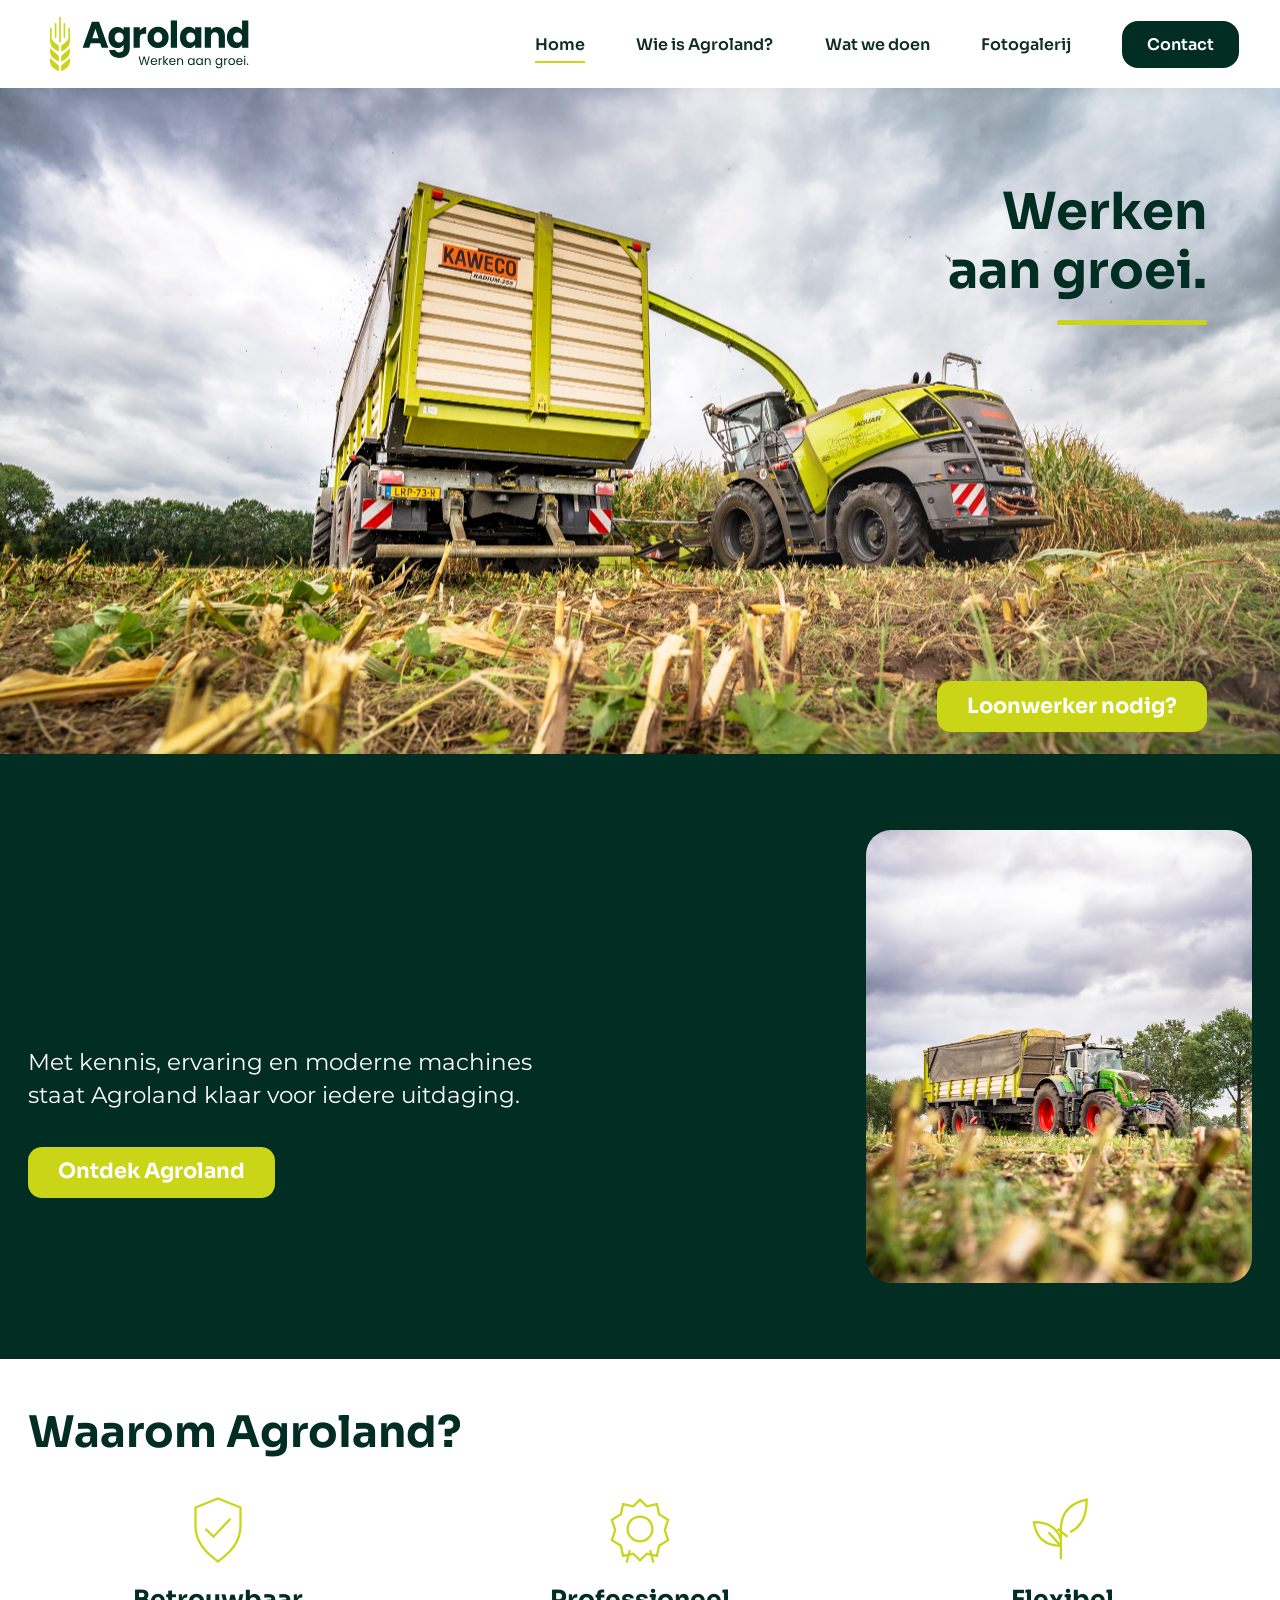
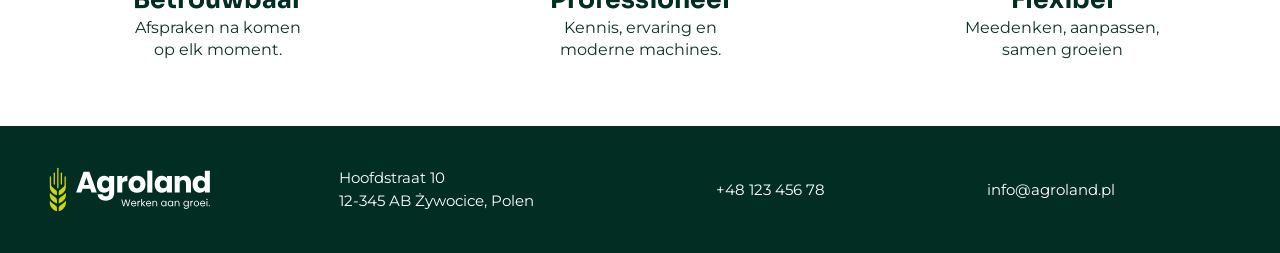
==== index.html @ c9419d13 "Add Agroland website and gallery" ====
<!doctype html>
<html lang="nl">
<head>
  <meta charset="utf-8">
  <meta name="viewport" content="width=device-width, initial-scale=1">
  <meta name="description" content="Agroland: agrarisch loonwerk, akkerbouw en samenwerking in Ligota, Polen. Werken aan groei.">
  <meta name="theme-color" content="#012d23">
  <title>Agroland | Werken aan groei</title>
  <link rel="preconnect" href="https://fonts.googleapis.com">
  <link rel="preconnect" href="https://fonts.gstatic.com" crossorigin>
  <link href="https://fonts.googleapis.com/css2?family=Montserrat:wght@400;500;600;700&family=Sora:wght@400;500;600;700&display=swap" rel="stylesheet">
  <link rel="stylesheet" href="styles.css">
  <script src="app.js" defer></script>
</head>
<body data-page="home">
  <div id="site"></div>
  <dialog class="lightbox" id="lightbox" aria-label="Fotogalerij">
    <button class="lightbox-close" type="button" aria-label="Sluiten">×</button>
    <button class="lightbox-arrow lightbox-prev" type="button" aria-label="Vorige foto">‹</button>
    <figure><img alt="" id="lightbox-image"><figcaption id="lightbox-count"></figcaption></figure>
    <button class="lightbox-arrow lightbox-next" type="button" aria-label="Volgende foto">›</button>
  </dialog>
</body>
</html>
---- styles.css ----
:root {
  --green: #012d23;
  --lime: #cad518;
  --white: #fff;
  --pale: #f6f9ee;
  --ink: #102e25;
  --content: 1320px;
  --body: "Montserrat", Arial, sans-serif;
  --display: "Sora", "Montserrat", Arial, sans-serif;
}
* { box-sizing: border-box; }
html { scroll-behavior: smooth; }
body { margin: 0; color: var(--ink); background: var(--white); font-family: var(--body); font-size: 16px; line-height: 1.55; }
img { display: block; max-width: 100%; }
a { color: inherit; }
button, input, textarea { font: inherit; }
.site-header { position: sticky; top: 0; z-index: 20; height: 88px; padding: 0 clamp(22px, 3.2vw, 58px); background: var(--white); display: flex; align-items: center; justify-content: space-between; box-shadow: 0 2px 14px #001f1710; }
.brand { display: inline-flex; align-items: center; flex: 0 0 auto; }
.brand img { width: clamp(152px, 17vw, 226px); height: auto; }
.nav { display: flex; align-items: center; gap: clamp(22px, 4vw, 66px); font: 600 16px var(--display); }
.nav a { text-decoration: none; position: relative; white-space: nowrap; }
.nav a:not(.nav-contact)::after { position: absolute; content: ""; height: 2px; bottom: -8px; left: 0; width: 100%; background: var(--lime); transform: scaleX(0); transform-origin: right; transition: transform .25s ease; }
.nav a:hover::after, .nav a[aria-current="page"]::after { transform: scaleX(1); transform-origin: left; }
.nav .nav-contact { color: var(--white); background: var(--green); padding: 13px 25px; border-radius: 16px; transition: background .2s ease, transform .2s ease; }
.nav .nav-contact:hover { background: #174c3c; transform: translateY(-2px); }
.menu-toggle { display: none; border: 0; background: transparent; color: var(--green); font-size: 28px; padding: 8px; cursor: pointer; }
.hero { min-height: clamp(430px, 50vw, 690px); position: relative; display: flex; align-items: flex-start; justify-content: flex-end; padding: clamp(36px, 4vw, 66px) clamp(28px, 5.7vw, 96px); background-size: cover; background-position: center; isolation: isolate; }
.hero::before { content: ""; position: absolute; inset: 0; z-index: -1; background: linear-gradient(90deg, #00170a00 50%, #ffffff21 100%); }
.hero-home { min-height: clamp(470px, 52vw, 720px); background-image: url("assets/home-hero.jpg"); }
.hero-about { background-image: url("assets/about-hero.jpg"); align-items: flex-end; }
.hero-services { background-image: url("assets/services-hero.jpg"); }
.hero-gallery { background-image: url("assets/gallery-1.jpg"); align-items: flex-end; }
.hero-contact { background-image: url("assets/contact-hero.jpg"); }
.hero-copy { max-width: 560px; text-align: right; color: var(--green); font: 700 clamp(30px, 4vw, 54px)/1.16 var(--display); animation: enter .8s both; }
.hero-copy.light { color: var(--white); text-shadow: 0 2px 18px #00170a44; }
.hero-copy::after { content: ""; display: block; width: min(290px, 58%); height: 5px; margin: 20px 0 0 auto; border-radius: 4px; background: var(--lime); }
.hero-home .hero-copy { max-width: 270px; }
.hero-action { position: absolute; right: clamp(28px, 5.7vw, 96px); bottom: 22px; }
.button { display: inline-flex; align-items: center; justify-content: center; min-height: 51px; padding: 10px 30px; border: 0; border-radius: 14px; background: var(--lime); color: var(--white); font: 700 21px/1.2 var(--display); text-align: center; text-decoration: none; cursor: pointer; transition: transform .2s ease, box-shadow .2s ease, background .2s ease; }
.button:hover { transform: translateY(-3px); box-shadow: 0 9px 22px #012d2322; background: #d6e326; }
.button.dark { background: var(--green); }
.button.dark:hover { background: #174c3c; }
.section { padding: clamp(54px, 7vw, 94px) max(28px, calc((100vw - var(--content))/2)); }
.section h1, .section h2, .section h3 { font-family: var(--display); color: var(--green); line-height: 1.2; }
.section h1, .section h2 { font-size: clamp(30px, 3.4vw, 45px); margin: 0 0 26px; }
.section h3 { font-size: clamp(20px, 2vw, 25px); margin: 0 0 10px; }
.section p { margin: 0 0 24px; font-size: clamp(16px, 1.7vw, 21px); line-height: 1.45; }
.collab { background: var(--green); color: var(--white); display: grid; grid-template-columns: 1.5fr .8fr; align-items: center; gap: clamp(40px, 9vw, 150px); padding-top: 76px; padding-bottom: 76px; }
.collab h1 { color: var(--white); font: 700 clamp(31px, 3.4vw, 44px)/1.22 var(--display); margin: 0 0 30px; }
.collab p { font-size: clamp(18px, 2vw, 23px); margin: 0 0 34px; }
.rounded-photo { width: 100%; aspect-ratio: .85; object-fit: cover; border-radius: 25px; }
.why { text-align: center; padding-top: 48px; padding-bottom: 65px; }
.why h2 { text-align: left; margin-bottom: 34px; }
.why-grid { display: grid; grid-template-columns: repeat(3, 1fr); gap: 42px; }
.why-item svg { width: 72px; height: 72px; margin: 0 auto 12px; stroke: var(--lime); fill: none; stroke-width: 2; }
.why-item h3 { margin: 0 0 2px; }
.why-item p { font-size: 16px; line-height: 1.35; max-width: 240px; margin: 0 auto; }
.about-copy { max-width: 1270px; }
.about-copy p { margin-bottom: 24px; }
.about-copy .button { margin-top: 3px; }
.services-intro { padding-top: 58px; padding-bottom: 40px; }
.services-intro h1 { max-width: 760px; margin-bottom: 26px; }
.service-copy { display: grid; grid-template-columns: repeat(2, 1fr); gap: 30px 55px; }
.service-copy p { font-size: 17px; }
.service-copy strong { display: block; font: 700 18px var(--display); margin-bottom: 3px; }
.products { background: var(--green); color: var(--white); display: grid; grid-template-columns: .78fr 1.3fr; align-items: center; gap: clamp(32px, 6vw, 80px); }
.products img { height: 400px; width: 100%; object-fit: cover; border-radius: 24px; }
.products h2 { color: var(--white); font-size: clamp(26px, 2.9vw, 36px); margin-bottom: 23px; }
.products p { font-size: 17px; }
.products .button { margin-top: 8px; }
.farmer-banner { height: clamp(260px, 39vw, 520px); overflow: hidden; }
.farmer-banner img { width: 100%; height: 100%; object-fit: cover; object-position: center 39%; }
.gallery-motion { background: var(--green); padding: 62px 0; overflow: hidden; }
.marquee { width: 100%; overflow: hidden; margin: 0 0 28px; }
.marquee:last-child { margin-bottom: 0; }
.marquee-track { display: flex; width: max-content; gap: 28px; animation: move-right 55s linear infinite; }
.marquee:nth-child(2) .marquee-track { animation-duration: 62s; animation-delay: -28s; }
.marquee:hover .marquee-track, .marquee:focus-within .marquee-track { animation-play-state: paused; }
.gallery-card { display: block; border: 0; padding: 0; width: clamp(280px, 32vw, 450px); height: clamp(165px, 19vw, 250px); overflow: hidden; background: #123c30; cursor: zoom-in; }
.gallery-card img { width: 100%; height: 100%; object-fit: cover; transition: transform .45s ease; }
.gallery-card:hover img { transform: scale(1.045); }
.gallery-copy { padding-top: 72px; padding-bottom: 76px; }
.gallery-copy p { max-width: 1070px; margin-bottom: 0; }
.site-footer { background: var(--green); color: var(--white); display: grid; grid-template-columns: 1.05fr 1.3fr .9fr 1fr; gap: 32px; align-items: center; padding: 35px max(28px, calc((100vw - var(--content))/2)); font-size: 15px; }
.site-footer img { width: 205px; max-height: 78px; object-fit: contain; object-position: left center; }
.site-footer address { font-style: normal; }
.site-footer a { text-decoration: none; }
.site-footer a:hover { color: var(--lime); }
.contact-intro { padding-top: 60px; padding-bottom: 60px; }
.contact-intro h1 { font-size: clamp(28px, 3vw, 38px); margin-bottom: 24px; }
.contact-intro p { max-width: 1100px; font-size: 19px; margin-bottom: 0; }
.contact-details { background: var(--green); color: var(--white); display: grid; grid-template-columns: 1.5fr .8fr; gap: 52px; align-items: center; padding-top: 60px; padding-bottom: 60px; }
.contact-details img { width: 100%; height: clamp(240px, 27vw, 350px); object-fit: cover; border-radius: 24px; }
.contact-details h2 { color: var(--white); margin: 0 0 5px; font-size: 30px; }
.contact-details p { font-size: 16px; margin: 0 0 25px; }
.contact-details p:last-child { margin-bottom: 0; }
.contact-form-wrap { padding-top: 62px; padding-bottom: 70px; }
.contact-form-wrap h2 { font-size: 32px; margin-bottom: 28px; }
.contact-form { background: var(--pale); border-radius: 28px; padding: clamp(24px, 3.3vw, 44px); display: grid; gap: 19px; }
.form-field { display: grid; gap: 8px; }
.form-field label { font: 600 16px var(--display); color: var(--green); }
.form-field input, .form-field textarea { width: 100%; border: 1.5px solid var(--lime); border-radius: 30px; padding: 13px 20px; background: transparent; color: var(--green); outline: none; }
.form-field textarea { min-height: 120px; border-radius: 22px; resize: vertical; }
.form-field input:focus, .form-field textarea:focus { box-shadow: 0 0 0 3px #cad5184d; }
.contact-form .button { width: 100%; color: var(--green); font-size: 17px; }
.form-note { margin: 0; font-size: 13px; color: #48675a; }
.lightbox { border: 0; padding: 58px 74px; margin: auto; width: 100vw; height: 100dvh; max-width: none; max-height: none; background: #06110ded; color: var(--white); overflow: hidden; }
.lightbox::backdrop { background: #06110de8; }
.lightbox[open] { display: flex; justify-content: center; align-items: center; }
.lightbox figure { margin: 0; display: grid; place-items: center; height: 100%; width: 100%; }
.lightbox figure img { max-width: 100%; max-height: calc(100dvh - 120px); object-fit: contain; }
.lightbox figcaption { position: absolute; bottom: 18px; color: #ffffffb8; font: 14px var(--body); }
.lightbox-close, .lightbox-arrow { z-index: 1; position: absolute; border: 0; background: #ffffff24; color: var(--white); cursor: pointer; border-radius: 50%; width: 48px; height: 48px; font-size: 32px; line-height: 1; transition: background .2s ease; }
.lightbox-close:hover, .lightbox-arrow:hover { background: #ffffff46; }
.lightbox-close { top: 20px; right: 24px; font-size: 34px; }
.lightbox-arrow { top: 50%; transform: translateY(-50%); }
.lightbox-prev { left: 20px; }
.lightbox-next { right: 20px; }
.reveal { opacity: 0; transform: translateY(18px); transition: opacity .65s ease, transform .65s ease; }
.reveal.is-visible { opacity: 1; transform: none; }
@keyframes move-right { from { transform: translateX(-50%); } to { transform: translateX(0); } }
@keyframes enter { from { opacity: 0; transform: translateY(12px); } to { opacity: 1; transform: none; } }
@media (prefers-reduced-motion: reduce) { *, *::before, *::after { scroll-behavior: auto !important; animation-duration: .01ms !important; animation-iteration-count: 1 !important; transition-duration: .01ms !important; } .reveal { opacity: 1; transform: none; } }
@media (max-width: 940px) {
  .site-header { height: 76px; }
  .brand img { width: 165px; }
  .menu-toggle { display: inline-grid; place-items: center; }
  .nav { display: none; position: absolute; left: 0; right: 0; top: 76px; padding: 22px 28px 28px; background: var(--white); flex-direction: column; align-items: stretch; gap: 0; box-shadow: 0 12px 18px #001f1718; }
  .nav.is-open { display: flex; }
  .nav a { padding: 12px 4px; }
  .nav .nav-contact { margin-top: 10px; text-align: center; }
  .nav a::after { display: none; }
  .hero { min-height: 440px; padding: 30px 26px; }
  .hero-home { min-height: 510px; }
  .collab, .contact-details { grid-template-columns: 1fr 1fr; }
  .site-footer { grid-template-columns: 1fr 1fr; }
}
@media (max-width: 620px) {
  body { font-size: 15px; }
  .hero { min-height: 370px; background-position: center; padding: 25px 20px; }
  .hero-home { min-height: 420px; }
  .hero-copy { font-size: 28px; max-width: 70%; }
  .hero-home .hero-copy { max-width: 180px; }
  .hero-copy::after { height: 4px; margin-top: 13px; }
  .hero-action { right: 18px; bottom: 18px; }
  .button { font-size: 16px; min-height: 46px; padding: 10px 18px; border-radius: 12px; }
  .section { padding-left: 22px; padding-right: 22px; }
  .section h1, .section h2 { font-size: 28px; margin-bottom: 20px; }
  .section p { font-size: 16px; }
  .collab, .contact-details, .products { grid-template-columns: 1fr; gap: 28px; }
  .collab { padding-top: 48px; padding-bottom: 48px; }
  .collab h1 { font-size: 29px; }
  .collab p { font-size: 17px; }
  .rounded-photo { max-height: 340px; aspect-ratio: 1.15; }
  .why-grid { gap: 30px 10px; }
  .why-item svg { width: 54px; height: 54px; }
  .why-item h3 { font-size: 17px; }
  .why-item p { font-size: 13px; }
  .service-copy { grid-template-columns: 1fr; gap: 16px; }
  .service-copy p { font-size: 15px; margin-bottom: 6px; }
  .products img { height: 260px; }
  .farmer-banner { height: 270px; }
  .gallery-motion { padding: 32px 0; }
  .marquee { margin-bottom: 16px; }
  .marquee-track { gap: 15px; }
  .gallery-card { width: 76vw; height: 47vw; }
  .gallery-copy { padding-top: 48px; padding-bottom: 50px; }
  .site-footer { grid-template-columns: 1fr; gap: 17px; padding-top: 30px; padding-bottom: 32px; font-size: 14px; }
  .site-footer img { width: 185px; }
  .contact-details img { height: 230px; }
  .contact-form-wrap h2 { font-size: 26px; }
  .lightbox { padding: 55px 12px; }
  .lightbox figure img { max-height: calc(100dvh - 110px); }
  .lightbox-prev { left: 8px; }
  .lightbox-next { right: 8px; }
}
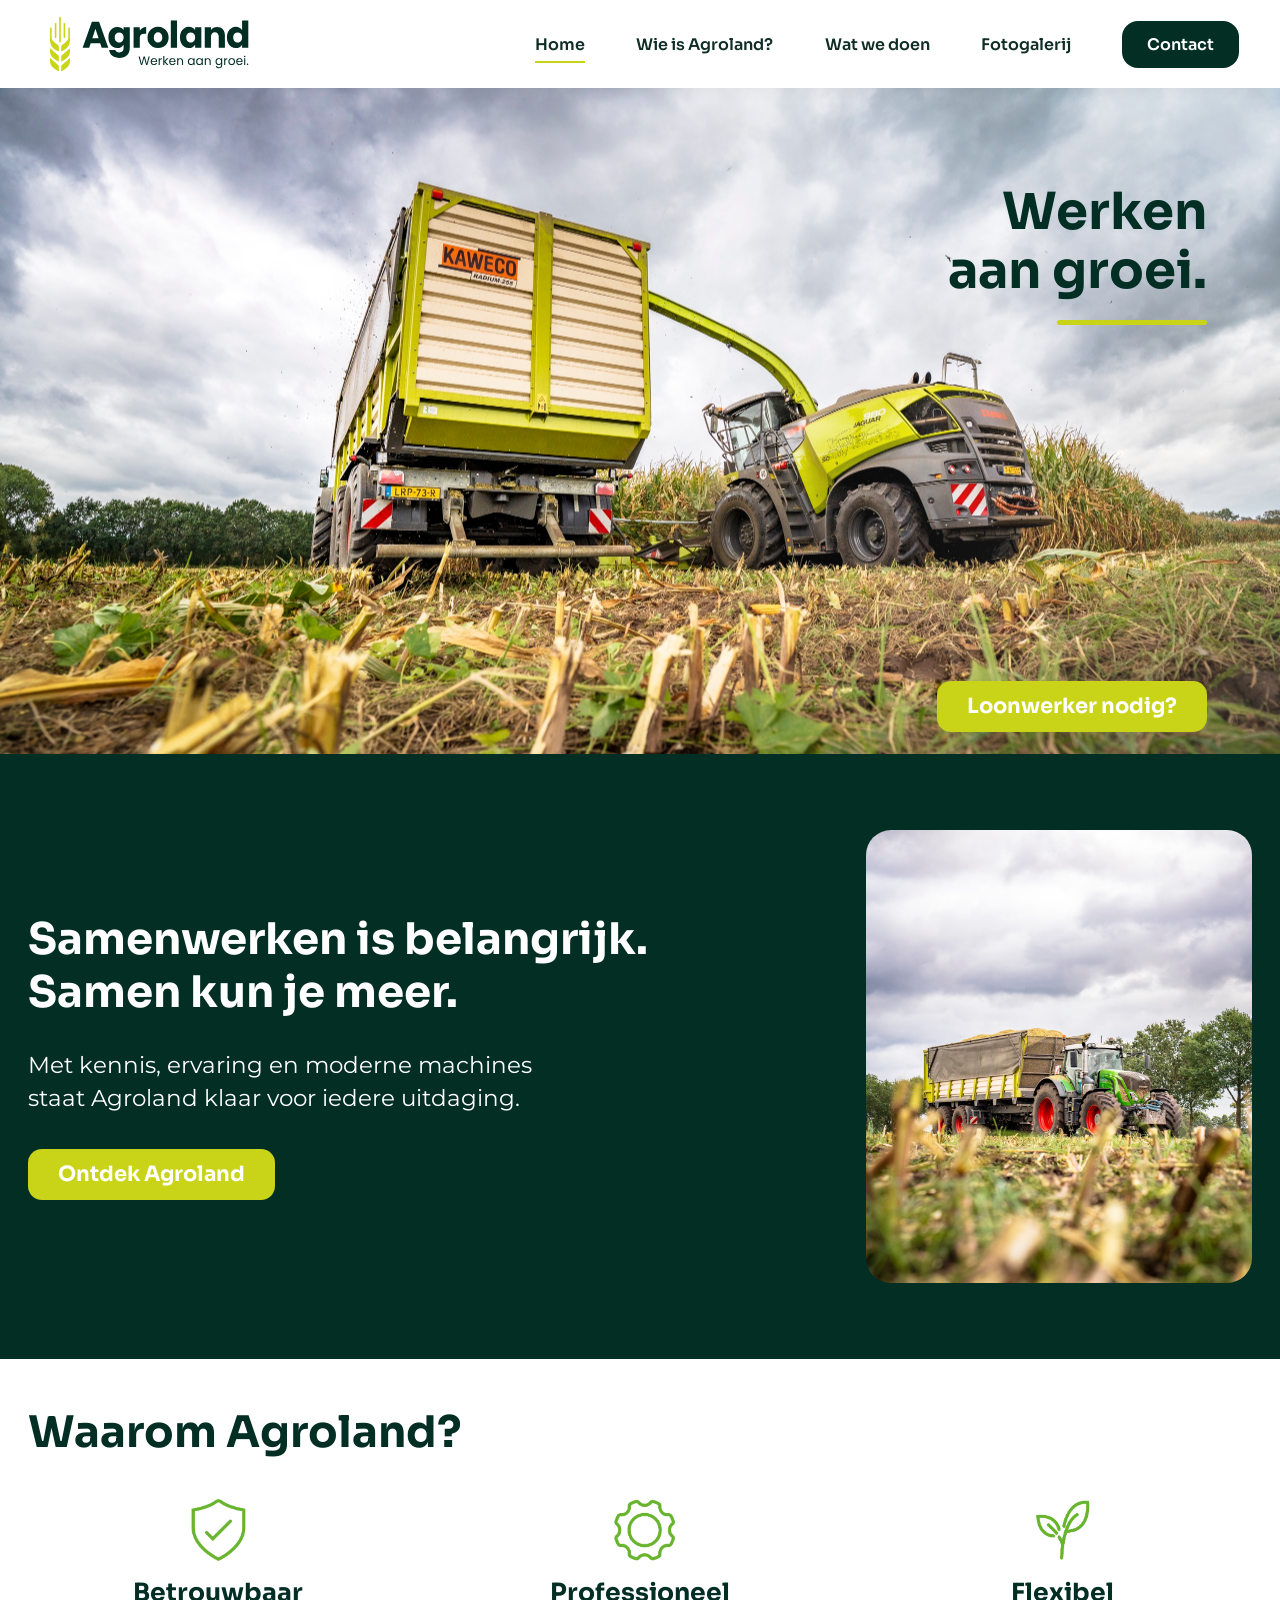
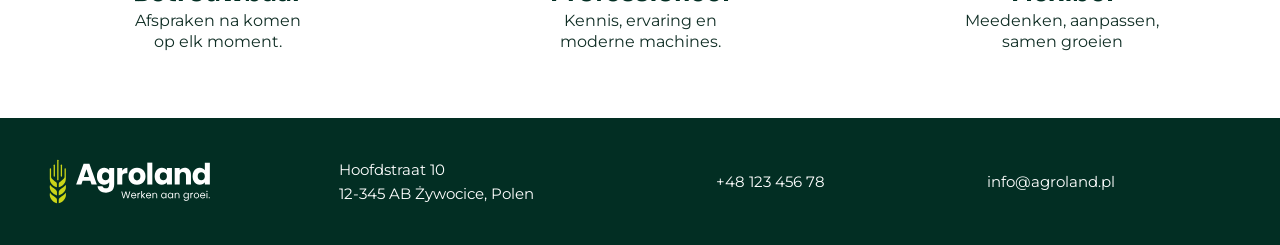
==== commit da86d6bf: "Fix Agroland page layouts and visual assets" ====
--- a/index.html
+++ b/index.html
@@ -8,7 +8,7 @@
   <title>Agroland | Werken aan groei</title>
   <link rel="preconnect" href="https://fonts.googleapis.com">
   <link rel="preconnect" href="https://fonts.gstatic.com" crossorigin>
-  <link href="https://fonts.googleapis.com/css2?family=Montserrat:wght@400;500;600;700&family=Sora:wght@400;500;600;700&display=swap" rel="stylesheet">
+  <link href="https://fonts.googleapis.com/css2?family=Montserrat:wght@400;500;600;700&display=swap" rel="stylesheet">
   <link rel="stylesheet" href="styles.css">
   <script src="app.js" defer></script>
 </head>
--- a/styles.css
+++ b/styles.css
@@ -1,13 +1,17 @@
 :root {
-  --green: #012d23;
-  --lime: #cad518;
-  --white: #fff;
-  --pale: #f6f9ee;
+  --green: #022e23;
+  --lime: #c9d419;
+  --accent: #69b42f;
+  --white: #ffffff;
+  --pale: #ffffff;
   --ink: #102e25;
   --content: 1320px;
   --body: "Montserrat", Arial, sans-serif;
   --display: "Sora", "Montserrat", Arial, sans-serif;
 }
+@font-face { font-family: "Sora"; src: url("assets/fonts/Sora-Regular.ttf") format("truetype"); font-style: normal; font-weight: 400; font-display: swap; }
+@font-face { font-family: "Sora"; src: url("assets/fonts/Sora-SemiBold.ttf") format("truetype"); font-style: normal; font-weight: 600; font-display: swap; }
+@font-face { font-family: "Sora"; src: url("assets/fonts/Sora-Bold.ttf") format("truetype"); font-style: normal; font-weight: 700; font-display: swap; }
 * { box-sizing: border-box; }
 html { scroll-behavior: smooth; }
 body { margin: 0; color: var(--ink); background: var(--white); font-family: var(--body); font-size: 16px; line-height: 1.55; }
@@ -34,7 +38,10 @@
 .hero-copy { max-width: 560px; text-align: right; color: var(--green); font: 700 clamp(30px, 4vw, 54px)/1.16 var(--display); animation: enter .8s both; }
 .hero-copy.light { color: var(--white); text-shadow: 0 2px 18px #00170a44; }
 .hero-copy::after { content: ""; display: block; width: min(290px, 58%); height: 5px; margin: 20px 0 0 auto; border-radius: 4px; background: var(--lime); }
-.hero-home .hero-copy { max-width: 270px; }
+.hero-home .hero-copy { max-width: 460px; white-space: nowrap; }
+.hero-about .hero-copy { max-width: 840px; white-space: nowrap; }
+.hero-services .hero-copy { max-width: 860px; white-space: nowrap; }
+.hero-about .hero-copy::after { background: var(--accent); }
 .hero-action { position: absolute; right: clamp(28px, 5.7vw, 96px); bottom: 22px; }
 .button { display: inline-flex; align-items: center; justify-content: center; min-height: 51px; padding: 10px 30px; border: 0; border-radius: 14px; background: var(--lime); color: var(--white); font: 700 21px/1.2 var(--display); text-align: center; text-decoration: none; cursor: pointer; transition: transform .2s ease, box-shadow .2s ease, background .2s ease; }
 .button:hover { transform: translateY(-3px); box-shadow: 0 9px 22px #012d2322; background: #d6e326; }
@@ -46,13 +53,13 @@
 .section h3 { font-size: clamp(20px, 2vw, 25px); margin: 0 0 10px; }
 .section p { margin: 0 0 24px; font-size: clamp(16px, 1.7vw, 21px); line-height: 1.45; }
 .collab { background: var(--green); color: var(--white); display: grid; grid-template-columns: 1.5fr .8fr; align-items: center; gap: clamp(40px, 9vw, 150px); padding-top: 76px; padding-bottom: 76px; }
-.collab h1 { color: var(--white); font: 700 clamp(31px, 3.4vw, 44px)/1.22 var(--display); margin: 0 0 30px; }
+.collab h2 { color: var(--white); font: 700 clamp(31px, 3.4vw, 44px)/1.22 var(--display); margin: 0 0 30px; }
 .collab p { font-size: clamp(18px, 2vw, 23px); margin: 0 0 34px; }
 .rounded-photo { width: 100%; aspect-ratio: .85; object-fit: cover; border-radius: 25px; }
 .why { text-align: center; padding-top: 48px; padding-bottom: 65px; }
 .why h2 { text-align: left; margin-bottom: 34px; }
 .why-grid { display: grid; grid-template-columns: repeat(3, 1fr); gap: 42px; }
-.why-item svg { width: 72px; height: 72px; margin: 0 auto 12px; stroke: var(--lime); fill: none; stroke-width: 2; }
+.why-item .quality-icon { width: 72px; height: 72px; object-fit: contain; margin: 0 auto 12px; }
 .why-item h3 { margin: 0 0 2px; }
 .why-item p { font-size: 16px; line-height: 1.35; max-width: 240px; margin: 0 auto; }
 .about-copy { max-width: 1270px; }
@@ -60,16 +67,18 @@
 .about-copy .button { margin-top: 3px; }
 .services-intro { padding-top: 58px; padding-bottom: 40px; }
 .services-intro h1 { max-width: 760px; margin-bottom: 26px; }
-.service-copy { display: grid; grid-template-columns: repeat(2, 1fr); gap: 30px 55px; }
-.service-copy p { font-size: 17px; }
-.service-copy strong { display: block; font: 700 18px var(--display); margin-bottom: 3px; }
-.products { background: var(--green); color: var(--white); display: grid; grid-template-columns: .78fr 1.3fr; align-items: center; gap: clamp(32px, 6vw, 80px); }
-.products img { height: 400px; width: 100%; object-fit: cover; border-radius: 24px; }
+.services-intro > p { max-width: 1120px; font-size: 18px; }
+.service-copy { display: grid; grid-template-columns: repeat(3, minmax(0, 1fr)); gap: 24px; margin-top: 34px; }
+.service-copy > div { padding: 25px 25px 10px; border-top: 4px solid var(--lime); border-radius: 0 0 16px 16px; background: #f7f8f2; }
+.service-copy p { font-size: 16px; line-height: 1.55; margin-bottom: 20px; }
+.service-copy strong { display: block; font: 700 18px var(--display); margin-bottom: 8px; color: var(--green); }
+.products { background: var(--green); color: var(--white); display: grid; grid-template-columns: 1.05fr 1fr; align-items: center; gap: clamp(32px, 6vw, 80px); }
+.products img { height: 450px; width: 100%; object-fit: cover; border-radius: 24px; }
 .products h2 { color: var(--white); font-size: clamp(26px, 2.9vw, 36px); margin-bottom: 23px; }
-.products p { font-size: 17px; }
+.products p { font-size: 16px; line-height: 1.55; max-width: 680px; }
 .products .button { margin-top: 8px; }
-.farmer-banner { height: clamp(260px, 39vw, 520px); overflow: hidden; }
-.farmer-banner img { width: 100%; height: 100%; object-fit: cover; object-position: center 39%; }
+.farmer-banner { overflow: hidden; background: var(--white); }
+.farmer-banner img { width: 100%; height: auto; object-fit: contain; }
 .gallery-motion { background: var(--green); padding: 62px 0; overflow: hidden; }
 .marquee { width: 100%; overflow: hidden; margin: 0 0 28px; }
 .marquee:last-child { margin-bottom: 0; }
@@ -132,6 +141,8 @@
   .nav a::after { display: none; }
   .hero { min-height: 440px; padding: 30px 26px; }
   .hero-home { min-height: 510px; }
+  .hero-services .hero-copy { max-width: 76vw; white-space: normal; }
+  .service-copy { grid-template-columns: repeat(2, minmax(0, 1fr)); }
   .collab, .contact-details { grid-template-columns: 1fr 1fr; }
   .site-footer { grid-template-columns: 1fr 1fr; }
 }
@@ -140,7 +151,9 @@
   .hero { min-height: 370px; background-position: center; padding: 25px 20px; }
   .hero-home { min-height: 420px; }
   .hero-copy { font-size: 28px; max-width: 70%; }
-  .hero-home .hero-copy { max-width: 180px; }
+  .hero-home .hero-copy { max-width: 460px; }
+  .hero-about .hero-copy { max-width: 840px; }
+  .hero-services .hero-copy { max-width: calc(100vw - 40px); white-space: normal; }
   .hero-copy::after { height: 4px; margin-top: 13px; }
   .hero-action { right: 18px; bottom: 18px; }
   .button { font-size: 16px; min-height: 46px; padding: 10px 18px; border-radius: 12px; }
@@ -149,17 +162,17 @@
   .section p { font-size: 16px; }
   .collab, .contact-details, .products { grid-template-columns: 1fr; gap: 28px; }
   .collab { padding-top: 48px; padding-bottom: 48px; }
-  .collab h1 { font-size: 29px; }
+  .collab h2 { font-size: 29px; }
   .collab p { font-size: 17px; }
   .rounded-photo { max-height: 340px; aspect-ratio: 1.15; }
   .why-grid { gap: 30px 10px; }
-  .why-item svg { width: 54px; height: 54px; }
+  .why-item .quality-icon { width: 54px; height: 54px; }
   .why-item h3 { font-size: 17px; }
   .why-item p { font-size: 13px; }
   .service-copy { grid-template-columns: 1fr; gap: 16px; }
-  .service-copy p { font-size: 15px; margin-bottom: 6px; }
-  .products img { height: 260px; }
-  .farmer-banner { height: 270px; }
+  .service-copy > div { padding: 20px 20px 4px; }
+  .service-copy p { font-size: 15px; margin-bottom: 14px; }
+  .products img { height: auto; max-height: 360px; object-fit: contain; }
   .gallery-motion { padding: 32px 0; }
   .marquee { margin-bottom: 16px; }
   .marquee-track { gap: 15px; }
@@ -174,3 +187,6 @@
   .lightbox-prev { left: 8px; }
   .lightbox-next { right: 8px; }
 }
+@media (max-width: 620px) {
+  .hero-about .hero-copy { font-size: clamp(19px, 5vw, 28px); max-width: calc(100vw - 40px); white-space: normal; }
+}
